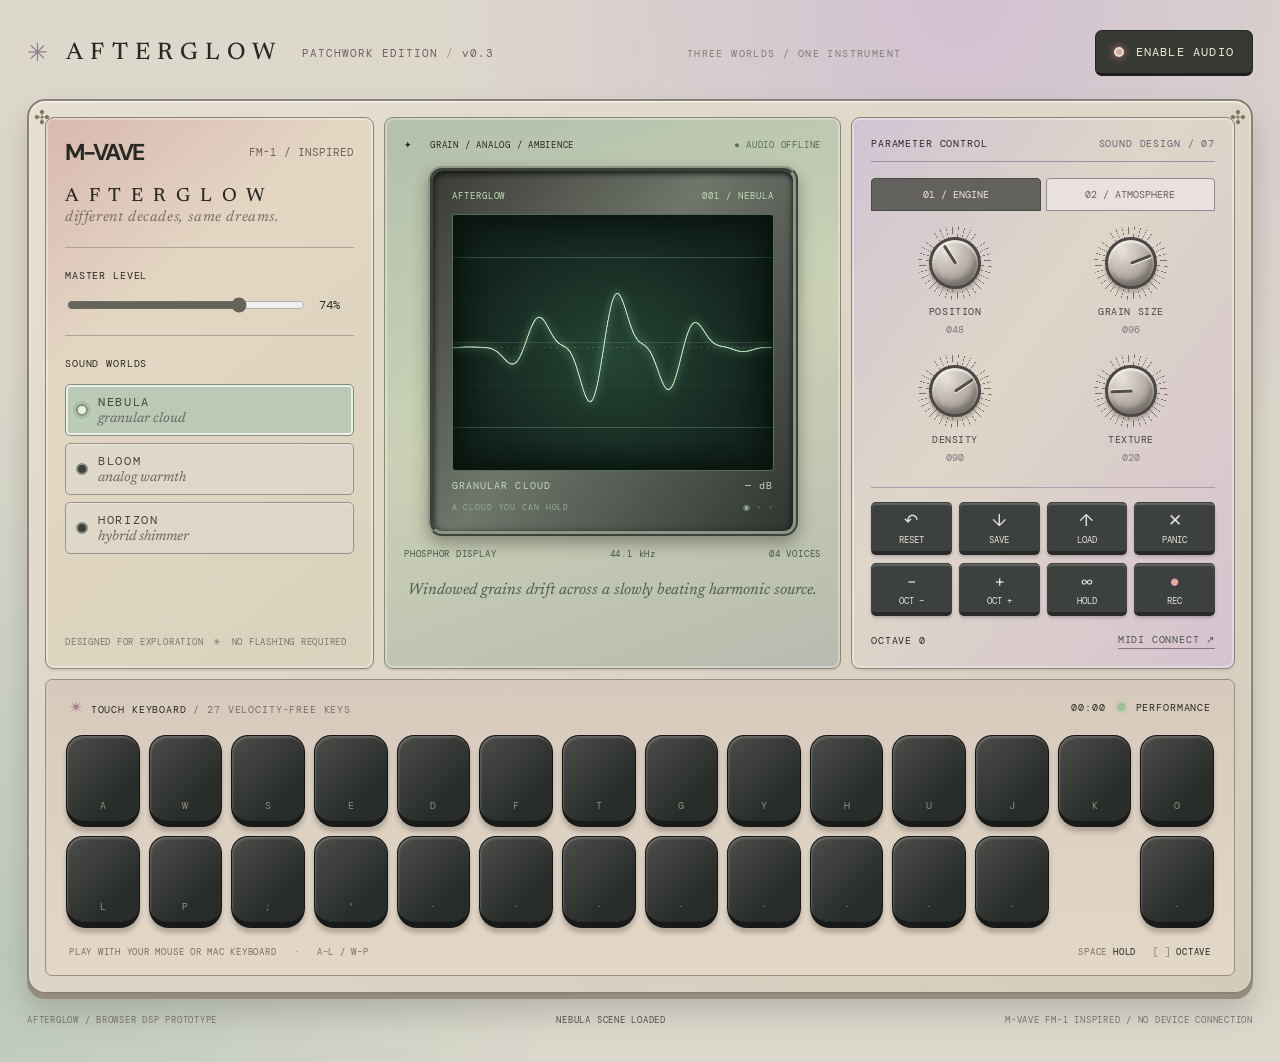
==== AFTERGLOW_v0.4_Patchwork_GitHub_Upload/index.html @ 63c81c39 "Add files via upload" ====
<!doctype html>
<html lang="en">
<head>
  <meta charset="utf-8">
  <meta name="viewport" content="width=device-width,initial-scale=1">
  <meta name="theme-color" content="#ddd6c8">
  <meta name="description" content="AFTERGLOW Patchwork — a playable browser synth inspired by the M-VAVE FM-1.">
  <title>AFTERGLOW | Patchwork FM-1</title>
  <link rel="stylesheet" href="./style.css">
</head>
<body>
 <main class="app-shell">
  <header class="page-header">
   <div class="editorial-brand"><span class="brand-icon">✳</span> AFTERGLOW <small>PATCHWORK EDITION <span> / </span> v0.3</small></div>
   <span class="head-note">THREE WORLDS / ONE INSTRUMENT</span>
   <button type="button" class="audio-power" id="audioButton"><span class="power-led"></span><span id="audioLabel">ENABLE AUDIO</span></button>
  </header>
  <section class="unit" aria-label="AFTERGLOW FM-1 style synthesizer">
   <div class="machine-top">
    <div class="left-bay patch-bay">
      <div class="bay-heading"><b>M-VAVE</b><span>FM-1 / INSPIRED</span></div>
      <div class="unit-title">A F T E R G L O W</div>
      <div class="subtitle">different decades, same dreams.</div>
      <div class="left-card"><span class="tiny-header">MASTER LEVEL</span><div class="slider-wrap"><input id="master" type="range" min="0" max="100" value="74" aria-label="Master volume"><output id="masterValue">74%</output></div></div>
      <div class="left-card scene-select-box"><span class="tiny-header">SOUND WORLDS</span>
       <div class="scene-stack" role="group" aria-label="Choose sound scene">
        <button class="scene-card selected" data-scene="0" type="button" aria-pressed="true"><span class="scene-dot"></span><span class="scene-copy"><strong>NEBULA</strong><small>granular cloud</small></span></button>
        <button class="scene-card" data-scene="1" type="button" aria-pressed="false"><span class="scene-dot"></span><span class="scene-copy"><strong>BLOOM</strong><small>analog warmth</small></span></button>
        <button class="scene-card" data-scene="2" type="button" aria-pressed="false"><span class="scene-dot"></span><span class="scene-copy"><strong>HORIZON</strong><small>hybrid shimmer</small></span></button>
       </div>
      </div>
      <div class="left-footer">DESIGNED FOR EXPLORATION <span>✳</span> NO FLASHING REQUIRED</div>
    </div>

    <div class="display-bay patch-bay">
      <div class="display-engraving"><span>✦ &nbsp; GRAIN / ANALOG / AMBIENCE</span><span id="renderStatus">● AUDIO OFFLINE</span></div>
      <div class="screen-bezel">
       <div class="screen-top"><span>AFTERGLOW</span><span id="sceneCode">001 / NEBULA</span></div>
       <div class="screen-display"><canvas id="scope" width="900" height="650" aria-label="Animated granular waveform display" role="img"></canvas><div class="screen-reticle" aria-hidden="true"></div></div>
       <div class="lcd-readout"><span id="engineMode">GRANULAR CLOUD</span><span id="signalReadout">— dB</span></div>
       <div class="screen-bottom"><span id="screenMessage">THE SPACE BETWEEN SOUNDS</span><span class="signal-indicator">◉ ◦ ◦</span></div>
      </div>
      <div class="screen-floor"><span>PHOSPHOR DISPLAY</span><span id="sampleRate">44.1 kHz</span><span>04 VOICES</span></div>
      <p class="screen-caption" id="sceneDescription">Windowed grains drift across a slowly beating harmonic source.</p>
    </div>

    <div class="right-bay patch-bay">
      <div class="module-label"><span>PARAMETER CONTROL</span><span class="module-serial">SOUND DESIGN / 07</span></div>
      <div class="bank-controls" role="group" aria-label="Knob banks"><button class="bank-tab selected" data-bank="0" type="button" aria-pressed="true">01 / ENGINE</button><button class="bank-tab" data-bank="1" type="button" aria-pressed="false">02 / ATMOSPHERE</button></div>
      <div id="knobGrid" class="knob-grid" role="group" aria-label="Sound parameters"></div>
      <div class="hardware-controls">
        <div class="button-row"><button class="hardware-button" id="resetButton" type="button"><b>↶</b><small>RESET</small></button><button class="hardware-button" id="saveButton" type="button"><b>↓</b><small>SAVE</small></button><button class="hardware-button" id="loadButton" type="button"><b>↑</b><small>LOAD</small></button><button class="hardware-button" id="panicButton" type="button"><b>✕</b><small>PANIC</small></button></div>
        <div class="button-row"><button class="hardware-button" id="octaveDown" type="button"><b>−</b><small>OCT −</small></button><button class="hardware-button" id="octaveUp" type="button"><b>+</b><small>OCT +</small></button><button class="hardware-button" id="holdButton" type="button" aria-pressed="false"><b>∞</b><small>HOLD</small></button><button class="hardware-button rec-hardware" id="recordButton" type="button"><b class="rec-symbol">●</b><small id="recordLabel">REC</small></button></div>
      </div>
      <div class="bay-bottom"><span id="octaveLabel">OCTAVE 0</span><button id="midiButton" type="button" class="midi-link">MIDI CONNECT <span>↗</span></button></div>
    </div>
   </div>

   <div class="machine-keybed" aria-label="Performance section">
    <div class="keybed-head"><div><span class="keybed-asterisk">✴</span> TOUCH KEYBOARD <span class="keyboard-subtitle">/ 27 VELOCITY-FREE KEYS</span></div><div class="keybed-right"><span id="recordTimer">00:00</span><span class="indicator-light"></span> <span>PERFORMANCE</span></div></div>
    <div class="keyboard-wrap"><div id="keyboard" class="keyboard" role="group" aria-label="Twenty-seven playable FM-1 style pads"></div></div>
    <div class="keyboard-foot"><span>PLAY WITH YOUR MOUSE OR MAC KEYBOARD &nbsp; · &nbsp; A–L / W–P</span><span>SPACE <b>HOLD</b> &nbsp; [ ] <b>OCTAVE</b></span></div>
   </div>
  </section>
  <footer class="site-footer"><div>AFTERGLOW / BROWSER DSP PROTOTYPE</div><div id="toast" role="status" aria-live="polite">AN ORIGINAL INSTRUMENT IN DEVELOPMENT</div><div>M-VAVE FM-1 INSPIRED / NO DEVICE CONNECTION</div></footer>
 </main>
 <script type="module" src="./app.mjs"></script>
</body>
</html>
---- AFTERGLOW_v0.4_Patchwork_GitHub_Upload/style.css ----
/* AFTERGLOW · Patchwork FM-1 browser interface; GPL-3.0-only */
@import url('https://fonts.googleapis.com/css2?family=DM+Mono:wght@400;500&family=DM+Sans:wght@400;500;600;700&family=Newsreader:opsz,wght@6..72,300;6..72,500&display=swap');
:root{--cream:#e6dfd0;--ivory:#f0eadd;--line:#ada69a;--charcoal:#302e2b;--mint:#ccd7bf;--lavender:#cbc0d3;--rose:#d6b1aa;--sage:#c5d0be;--accent:#acbc9f;--lcd:#141d19;--text:#282924;font-family:'DM Sans',sans-serif;font-synthesis:none}
*{box-sizing:border-box}html,body{margin:0;min-height:100%;}body{background:radial-gradient(circle at 75% 0%,#d2c1d1 0%,transparent 36%),radial-gradient(circle at 0 90%,#bdcabb 0%,transparent 37%),#dcd8cc;color:var(--text)}button,input{font:inherit}button{cursor:pointer}button:focus-visible,input:focus-visible,[role=slider]:focus-visible{outline:3px solid #b2717c;outline-offset:3px}.app-shell{max-width:1590px;padding:30px 27px 36px;margin:auto}.page-header{display:flex;align-items:center;justify-content:space-between;gap:25px;margin:0 0 23px}.editorial-brand{display:flex;align-items:center;gap:11px;font-size:24px;letter-spacing:.3em;font-family:'Newsreader',serif;font-weight:500}.editorial-brand small{font:11px 'DM Mono',monospace;letter-spacing:.09em;color:#6c625c;margin-left:9px}.editorial-brand small span{color:#ba8e8b}.brand-icon{font-size:25px;color:#957b89}.head-note{font:10px 'DM Mono',monospace;letter-spacing:.14em;color:#827c74}.audio-power{background:#363934;border:1px solid #252725;border-bottom:3px solid #1c1f1d;color:#f2ead8;padding:13px 18px;font:12px 'DM Mono',monospace;letter-spacing:.1em;display:flex;align-items:center;gap:12px;border-radius:7px}.audio-power:hover{background:#4c514c}.power-led{width:10px;height:10px;display:inline-block;background:#d7a59b;border:2px solid #ece3d6;border-radius:50%;box-shadow:0 0 8px #cc847a}.unit{background:linear-gradient(145deg,#e6e0d1,#d4cbbb);padding:16px;border-radius:18px;border:2px solid #898276;box-shadow:0 5px 0 #968c7c,0 18px 30px #57544b44,inset 0 1px 2px white;position:relative}.unit:before,.unit:after{content:'✣';color:#827363;position:absolute;z-index:2;font-size:19px;top:4px}.unit:before{left:5px}.unit:after{right:5px}.machine-top{display:grid;grid-template-columns:minmax(218px, .9fr) minmax(320px,1.25fr) minmax(290px,1.05fr);gap:10px;min-height:503px}.patch-bay{border:1px solid #8b857a;border-radius:9px;box-shadow:inset 0 0 0 2px #ffffff55,0 2px 1px #6c625f22;padding:19px;position:relative;min-width:0}.left-bay{background:linear-gradient(140deg,#d9b8af 0%,#e4d6c3 32%,#d7d3bd 100%);display:flex;flex-direction:column}.bay-heading{display:flex;justify-content:space-between;align-items:center;gap:6px}.bay-heading b{font-weight:700;letter-spacing:-.08em;font-size:23px}.bay-heading span{font:11px 'DM Mono',monospace;color:#6c635c}.unit-title{font:500 clamp(16px,1.5vw,25px) 'Newsreader',serif;letter-spacing:.17em;margin-top:20px;white-space:nowrap}.subtitle{font:italic 15px 'Newsreader',serif;color:#746d67;margin-top:4px;letter-spacing:.04em}.left-card{margin-top:22px;border-top:1px solid #ada498;padding-top:15px}.tiny-header,.module-label,.display-engraving,.screen-floor,.keybed-head,.keyboard-foot,.site-footer,.left-footer,.bay-bottom{font:10px 'DM Mono',monospace;letter-spacing:.085em}.slider-wrap{display:flex;align-items:center;gap:12px;margin-top:11px}.slider-wrap input{accent-color:#656458;width:100%;cursor:pointer}.slider-wrap output{font:12px 'DM Mono',monospace;min-width:35px}.scene-select-box{margin-top:20px}.scene-stack{display:grid;gap:7px;margin-top:12px}.scene-card{text-align:left;min-height:52px;border:1px solid #99928b;background:#ded9ccaf;border-radius:5px;padding:9px 10px;display:flex;gap:10px;align-items:center;color:#49443c;box-shadow:inset 0 1px 2px #ffffff78;transition:background .2s,border .2s,transform .2s}.scene-card:hover{transform:translateX(2px)}.scene-card.selected{background:#bacab6;border-color:#828f7d;box-shadow:inset 0 0 0 2px #ecf0e8}.scene-dot{width:12px;height:12px;background:#3c433c;border:2px solid #8c8c82;border-radius:50%;flex:none}.scene-card.selected .scene-dot{background:#e7f5d7;box-shadow:0 0 0 3px #76977355,0 0 10px #d8edcd}.scene-copy{display:flex;flex-direction:column;gap:2px}.scene-copy strong{font:12px 'DM Mono',monospace;letter-spacing:.14em}.scene-copy small{font:italic 14px 'Newsreader',serif;color:#6a6860}.left-footer{margin-top:auto;padding-top:18px;font-size:9px;line-height:1.6;color:#7c746d}.left-footer span{margin:0 4px}.display-bay{background:linear-gradient(160deg,#b3c0ac 0%,#cad1b5 48%,#b7bbaf 100%);display:flex;flex-direction:column}.display-engraving{display:flex;justify-content:space-between;gap:8px;align-items:center;font-size:9px;min-height:16px}.display-engraving span:last-child{color:#526a53;text-align:right}.screen-bezel{background:linear-gradient(125deg,#3a3b35,#70766b 45%,#303430);border:5px ridge #8d9586;border-radius:14px;box-shadow:0 7px 16px #23241d65,inset 0 2px 6px #050a08;aspect-ratio:1/1;margin:13px auto 12px;width:min(100%,370px);padding:19px;display:flex;flex-direction:column;overflow:hidden;color:#bddeb6}.screen-top,.screen-bottom,.lcd-readout{display:flex;justify-content:space-between;align-items:center;gap:4px;font:9px 'DM Mono',monospace;letter-spacing:.11em}.screen-top{padding-bottom:12px}.screen-display{position:relative;flex:1;min-height:0;border:1px solid #526f5d;border-radius:4px;overflow:hidden;background:radial-gradient(ellipse at 50% 55%,#254535,#14251e 65%,#101c18);box-shadow:inset 0 0 30px #050e08}#scope{width:100%;height:100%;display:block;mix-blend-mode:screen}.screen-reticle{position:absolute;inset:0;pointer-events:none;background:linear-gradient(transparent 97%,#c6f2be08 100%);background-size:100% 4px;box-shadow:inset 0 0 28px #0a160f}.lcd-readout{padding-top:8px;font-size:10px}.screen-bottom{padding-top:10px;font-size:8px;color:#91b39b}.screen-floor{display:flex;justify-content:space-between;color:#485547;font-size:9px;gap:5px}.screen-caption{font:italic 16px 'Newsreader',serif;text-align:center;color:#4f5b4c;margin:20px 0 0;line-height:1.3}.right-bay{background:linear-gradient(125deg,#d2c4d4,#ded6c8 42%,#d6c3d0);display:flex;flex-direction:column}.module-label{display:flex;justify-content:space-between;gap:10px;border-bottom:1px solid #9f92a4;padding-bottom:11px}.module-serial{color:#6a6270}.bank-controls{display:flex;gap:5px;margin-top:16px}.bank-tab{flex:1;border:1px solid #928996;background:#eae1df;color:#665d64;border-radius:4px 4px 0 0;font:10px 'DM Mono',monospace;padding:9px 3px}.bank-tab.selected{background:#62615e;color:#eee6da;border-color:#4a4b45}.knob-grid{display:grid;grid-template-columns:1fr 1fr;gap:18px 8px;margin:15px 0 23px}.knob-cell{display:flex;flex-direction:column;align-items:center;gap:5px;min-width:0}.knob{--rotation:0deg;--arc:0deg;position:relative;width:74px;height:74px;border-radius:50%;touch-action:none;cursor:ns-resize;background:repeating-conic-gradient(from 225deg,#796f6f 0deg 1deg,transparent 1deg 10deg);display:grid;place-items:center}.knob-track{position:absolute;inset:5px;border-radius:50%;background:conic-gradient(from 225deg,#987e85 var(--arc),#aaa5a0 var(--arc),#aaa5a0 270deg,transparent 270deg);mask:radial-gradient(transparent 0 79%,#000 80%)}.knob-face{position:absolute;inset:11px;border:3px solid #4c4846;border-radius:50%;background:radial-gradient(circle at 30% 22%,#eae4db,#b5aca4 54%,#6c645e);box-shadow:inset 0 2px 3px #ffffffe8,inset -3px -5px 5px #77726c,0 4px 3px #7e746866}.knob-indicator{position:absolute;width:3px;height:22px;top:16px;background:#514d47;box-shadow:1px 0 #f6f3e8;transform-origin:50% 21px;transform:rotate(var(--rotation));border-radius:5px}.knob-index{display:none}.knob-label{font:10px 'DM Mono',monospace;letter-spacing:.055em;color:#4a424b;text-align:center}.knob-value{font:10px 'DM Mono',monospace;color:#7f757f}.hardware-controls{margin-top:auto;border-top:1px solid #ac9dad;padding-top:14px;display:grid;gap:8px}.button-row{display:grid;grid-template-columns:repeat(4,1fr);gap:7px}.hardware-button{border-radius:5px;border:1px solid #413e3b;border-bottom:4px solid #292928;background:#3c4140;color:#e6e2d7;box-shadow:inset 0 2px 1px #787e7899,0 2px 3px #726a7866;min-height:53px;display:flex;flex-direction:column;align-items:center;justify-content:center;gap:3px}.hardware-button:hover{background:#4f5553}.hardware-button b{font-size:17px;font-weight:400}.hardware-button small{font:9px 'DM Mono',monospace}.hardware-button.active{background:#9b6b76;color:white}.hardware-button.recording{background:#9d6e69}.rec-symbol{color:#e9a5a0}.bay-bottom{display:flex;align-items:center;justify-content:space-between;padding-top:15px;font-size:10px}.midi-link{border:0;border-bottom:1px solid #807784;background:none;color:#4c5050;letter-spacing:.08em;font:10px 'DM Mono',monospace;padding:2px 0}.machine-keybed{background:linear-gradient(#d7cabc,#e3d7c7);border:1px solid #9d8c83;border-radius:7px;margin-top:10px;padding:16px 18px 17px}.keybed-head{display:flex;justify-content:space-between;gap:12px;align-items:center;padding:0 5px 12px}.keybed-asterisk{color:#a4808a;font-size:17px}.keyboard-subtitle{color:#786e65}.keybed-right{display:flex;gap:11px;align-items:center}.indicator-light{display:inline-block;width:8px;height:8px;background:#9bc097;box-shadow:0 0 5px #9bbd8f;border-radius:50%}.keyboard{display:grid;grid-template-columns:repeat(14,minmax(0,1fr));grid-template-rows:repeat(2,92px);gap:9px;justify-items:center;padding:5px 2px}.piano-key{position:relative;width:100%;height:100%;min-width:0;left:auto!important;max-width:91px;border-radius:17px 17px 20px 20px;border:1px solid #151717;border-bottom:6px solid #181a19;color:#aaa59b;background:linear-gradient(135deg,#4b4d49,#292d2a 70%);box-shadow:inset 1px 2px 2px #ffffff30,0 5px 4px #706a5a66;transition:transform .05s,background .1s,box-shadow .1s;touch-action:none;display:flex;align-items:flex-end;justify-content:center;padding-bottom:9px;font:10px 'DM Mono',monospace}.piano-key:hover{background:linear-gradient(120deg,#606760,#3b453f)}.piano-key.pressed,.piano-key:active{transform:translateY(4px);border-bottom-width:2px;background:linear-gradient(120deg,#9bada2,#57675a);box-shadow:inset 0 0 0 2px #d6e5d0,0 2px 3px #706a5a}.piano-key:last-child{grid-column:14}.piano-key span{opacity:.8}.keyboard-foot{display:flex;justify-content:space-between;padding:13px 5px 0;color:#776e67;font-size:9px;gap:10px;flex-wrap:wrap}.keyboard-foot b{color:#43423c}.site-footer{display:flex;justify-content:space-between;gap:20px;color:#79746b;margin-top:20px;font-size:9px;align-items:center;flex-wrap:wrap}.site-footer>div:nth-child(2){color:#4a5047;text-align:center}.rec-hardware.recording .rec-symbol{animation:blink .8s infinite}@keyframes blink{50%{opacity:.25}}@media(max-width:1080px){.machine-top{grid-template-columns:minmax(210px, .85fr) minmax(295px,1.2fr)}.right-bay{grid-column:1/-1}.knob-grid{grid-template-columns:repeat(4,1fr)}.hardware-controls{margin-top:0}.right-bay .button-row{grid-template-columns:repeat(4,1fr)}.keyboard{grid-template-rows:repeat(2,75px);gap:7px}.piano-key{border-radius:12px}}@media(max-width:640px){.app-shell{padding:15px 8px}.page-header{flex-wrap:wrap;gap:12px;padding:0 8px}.editorial-brand{font-size:19px}.editorial-brand small{font-size:9px}.head-note{display:none}.audio-power{width:100%;justify-content:center}.unit{padding:8px}.machine-top{display:flex;flex-direction:column;gap:8px}.patch-bay{padding:14px}.left-bay{order:2}.display-bay{order:1}.right-bay{order:3}.screen-bezel{max-width:310px}.left-card{margin-top:12px}.scene-stack{grid-template-columns:repeat(3,1fr);gap:5px}.scene-card{padding:7px 3px;justify-content:center}.scene-copy strong{font-size:9px}.scene-copy small{display:none}.scene-dot{width:7px;height:7px;border-width:1px}.unit-title{margin-top:8px}.left-footer{display:none}.knob-grid{gap:5px}.knob{width:66px;height:66px}.knob-face{inset:9px}.knob-indicator{top:14px}.knob-label{font-size:8px}.knob-value{font-size:9px}.hardware-button{min-height:48px}.keyboard{grid-template-rows:repeat(2,56px);gap:3px}.piano-key{padding-bottom:4px;font-size:7px;border-radius:6px 6px 8px 8px;border-bottom-width:3px}.machine-keybed{padding:11px 7px}.keybed-head{font-size:8px}.keyboard-subtitle,.keybed-right span:last-child{display:none}.keyboard-foot{font-size:8px}.site-footer{justify-content:center;text-align:center;font-size:8px}}
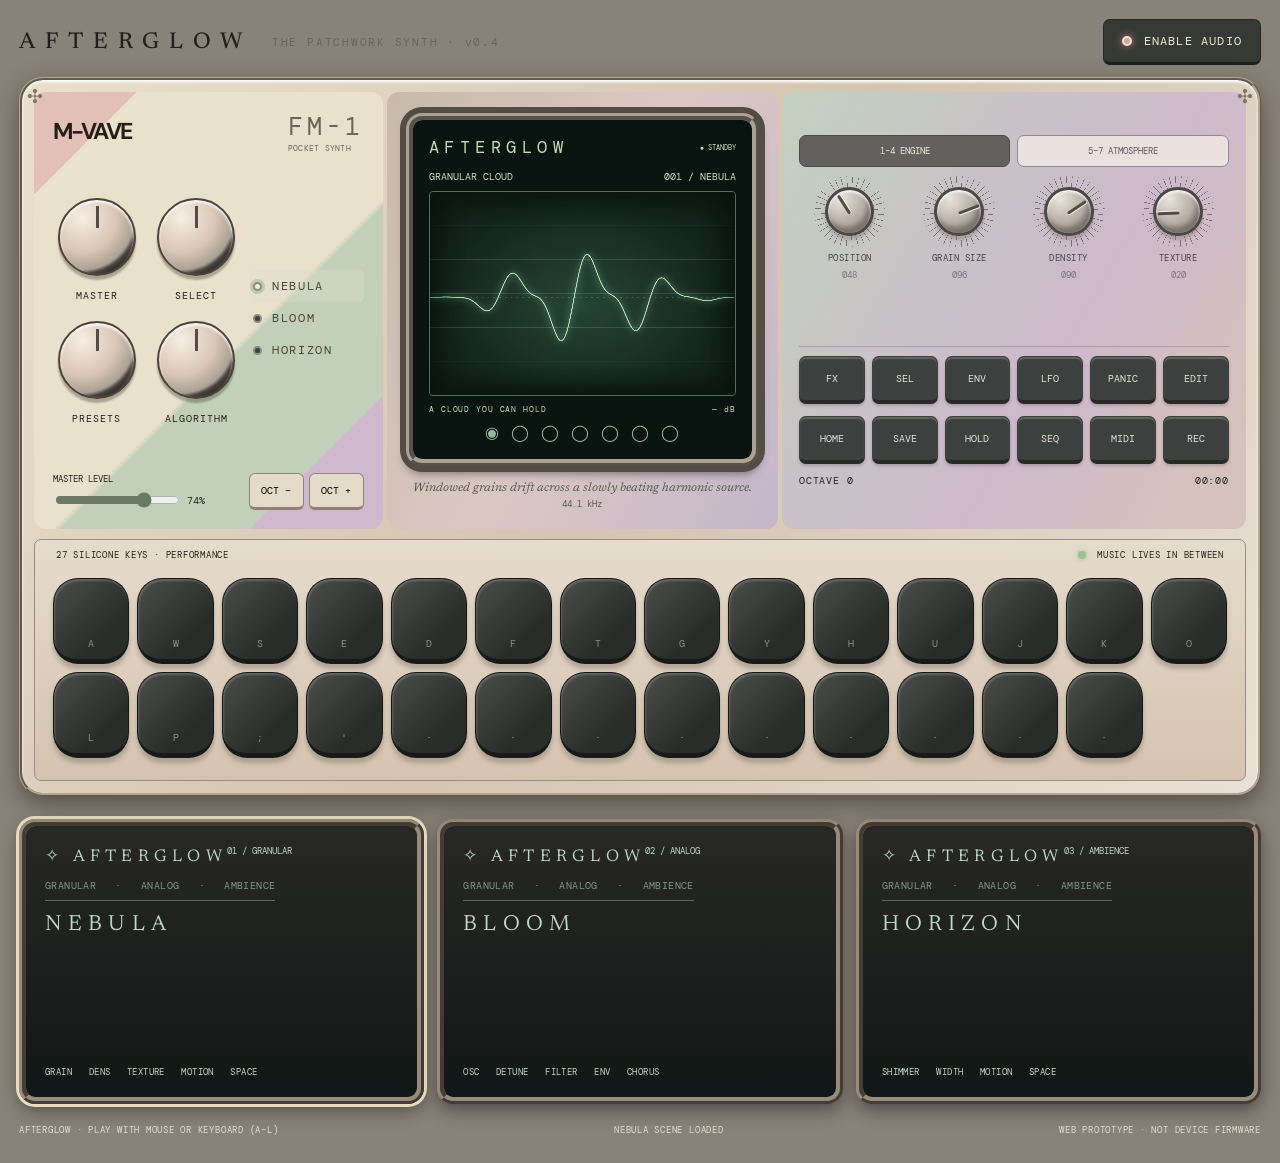
==== commit 2a37b71e: "Add files via upload" ====
--- a/AFTERGLOW_v0.4_Patchwork_GitHub_Upload/index.html
+++ b/AFTERGLOW_v0.4_Patchwork_GitHub_Upload/index.html
@@ -1,69 +1,9 @@
-<!doctype html>
-<html lang="en">
-<head>
-  <meta charset="utf-8">
-  <meta name="viewport" content="width=device-width,initial-scale=1">
-  <meta name="theme-color" content="#ddd6c8">
-  <meta name="description" content="AFTERGLOW Patchwork — a playable browser synth inspired by the M-VAVE FM-1.">
-  <title>AFTERGLOW | Patchwork FM-1</title>
-  <link rel="stylesheet" href="./style.css">
-</head>
-<body>
- <main class="app-shell">
-  <header class="page-header">
-   <div class="editorial-brand"><span class="brand-icon">✳</span> AFTERGLOW <small>PATCHWORK EDITION <span> / </span> v0.3</small></div>
-   <span class="head-note">THREE WORLDS / ONE INSTRUMENT</span>
-   <button type="button" class="audio-power" id="audioButton"><span class="power-led"></span><span id="audioLabel">ENABLE AUDIO</span></button>
-  </header>
-  <section class="unit" aria-label="AFTERGLOW FM-1 style synthesizer">
-   <div class="machine-top">
-    <div class="left-bay patch-bay">
-      <div class="bay-heading"><b>M-VAVE</b><span>FM-1 / INSPIRED</span></div>
-      <div class="unit-title">A F T E R G L O W</div>
-      <div class="subtitle">different decades, same dreams.</div>
-      <div class="left-card"><span class="tiny-header">MASTER LEVEL</span><div class="slider-wrap"><input id="master" type="range" min="0" max="100" value="74" aria-label="Master volume"><output id="masterValue">74%</output></div></div>
-      <div class="left-card scene-select-box"><span class="tiny-header">SOUND WORLDS</span>
-       <div class="scene-stack" role="group" aria-label="Choose sound scene">
-        <button class="scene-card selected" data-scene="0" type="button" aria-pressed="true"><span class="scene-dot"></span><span class="scene-copy"><strong>NEBULA</strong><small>granular cloud</small></span></button>
-        <button class="scene-card" data-scene="1" type="button" aria-pressed="false"><span class="scene-dot"></span><span class="scene-copy"><strong>BLOOM</strong><small>analog warmth</small></span></button>
-        <button class="scene-card" data-scene="2" type="button" aria-pressed="false"><span class="scene-dot"></span><span class="scene-copy"><strong>HORIZON</strong><small>hybrid shimmer</small></span></button>
-       </div>
-      </div>
-      <div class="left-footer">DESIGNED FOR EXPLORATION <span>✳</span> NO FLASHING REQUIRED</div>
-    </div>
-
-    <div class="display-bay patch-bay">
-      <div class="display-engraving"><span>✦ &nbsp; GRAIN / ANALOG / AMBIENCE</span><span id="renderStatus">● AUDIO OFFLINE</span></div>
-      <div class="screen-bezel">
-       <div class="screen-top"><span>AFTERGLOW</span><span id="sceneCode">001 / NEBULA</span></div>
-       <div class="screen-display"><canvas id="scope" width="900" height="650" aria-label="Animated granular waveform display" role="img"></canvas><div class="screen-reticle" aria-hidden="true"></div></div>
-       <div class="lcd-readout"><span id="engineMode">GRANULAR CLOUD</span><span id="signalReadout">— dB</span></div>
-       <div class="screen-bottom"><span id="screenMessage">THE SPACE BETWEEN SOUNDS</span><span class="signal-indicator">◉ ◦ ◦</span></div>
-      </div>
-      <div class="screen-floor"><span>PHOSPHOR DISPLAY</span><span id="sampleRate">44.1 kHz</span><span>04 VOICES</span></div>
-      <p class="screen-caption" id="sceneDescription">Windowed grains drift across a slowly beating harmonic source.</p>
-    </div>
-
-    <div class="right-bay patch-bay">
-      <div class="module-label"><span>PARAMETER CONTROL</span><span class="module-serial">SOUND DESIGN / 07</span></div>
-      <div class="bank-controls" role="group" aria-label="Knob banks"><button class="bank-tab selected" data-bank="0" type="button" aria-pressed="true">01 / ENGINE</button><button class="bank-tab" data-bank="1" type="button" aria-pressed="false">02 / ATMOSPHERE</button></div>
-      <div id="knobGrid" class="knob-grid" role="group" aria-label="Sound parameters"></div>
-      <div class="hardware-controls">
-        <div class="button-row"><button class="hardware-button" id="resetButton" type="button"><b>↶</b><small>RESET</small></button><button class="hardware-button" id="saveButton" type="button"><b>↓</b><small>SAVE</small></button><button class="hardware-button" id="loadButton" type="button"><b>↑</b><small>LOAD</small></button><button class="hardware-button" id="panicButton" type="button"><b>✕</b><small>PANIC</small></button></div>
-        <div class="button-row"><button class="hardware-button" id="octaveDown" type="button"><b>−</b><small>OCT −</small></button><button class="hardware-button" id="octaveUp" type="button"><b>+</b><small>OCT +</small></button><button class="hardware-button" id="holdButton" type="button" aria-pressed="false"><b>∞</b><small>HOLD</small></button><button class="hardware-button rec-hardware" id="recordButton" type="button"><b class="rec-symbol">●</b><small id="recordLabel">REC</small></button></div>
-      </div>
-      <div class="bay-bottom"><span id="octaveLabel">OCTAVE 0</span><button id="midiButton" type="button" class="midi-link">MIDI CONNECT <span>↗</span></button></div>
-    </div>
-   </div>
-
-   <div class="machine-keybed" aria-label="Performance section">
-    <div class="keybed-head"><div><span class="keybed-asterisk">✴</span> TOUCH KEYBOARD <span class="keyboard-subtitle">/ 27 VELOCITY-FREE KEYS</span></div><div class="keybed-right"><span id="recordTimer">00:00</span><span class="indicator-light"></span> <span>PERFORMANCE</span></div></div>
-    <div class="keyboard-wrap"><div id="keyboard" class="keyboard" role="group" aria-label="Twenty-seven playable FM-1 style pads"></div></div>
-    <div class="keyboard-foot"><span>PLAY WITH YOUR MOUSE OR MAC KEYBOARD &nbsp; · &nbsp; A–L / W–P</span><span>SPACE <b>HOLD</b> &nbsp; [ ] <b>OCTAVE</b></span></div>
-   </div>
-  </section>
-  <footer class="site-footer"><div>AFTERGLOW / BROWSER DSP PROTOTYPE</div><div id="toast" role="status" aria-live="polite">AN ORIGINAL INSTRUMENT IN DEVELOPMENT</div><div>M-VAVE FM-1 INSPIRED / NO DEVICE CONNECTION</div></footer>
- </main>
- <script type="module" src="./app.mjs"></script>
-</body>
-</html>
+<!doctype html><html lang="en"><head><meta charset="utf-8"><meta name="viewport" content="width=device-width,initial-scale=1"><meta name="theme-color" content="#d9d1c0"><meta name="description" content="AFTERGLOW Patchwork — a playable FM-1 inspired browser synthesizer"><title>AFTERGLOW — Patchwork FM-1 v0.4</title><link rel="stylesheet" href="./style.css"></head><body>
+<main class="app-shell"><header class="page-header"><div class="editorial-brand">AFTERGLOW <small>THE PATCHWORK SYNTH · v0.4</small></div><button class="audio-power" type="button" id="audioButton"><span class="power-led"></span><span id="audioLabel">ENABLE AUDIO</span></button></header>
+<section class="unit" aria-label="AFTERGLOW FM-1 inspired synthesizer"><div class="machine-top">
+<div class="left-bay patch-bay"><div class="bay-heading"><b>M-VAVE</b><span>FM-1 <small>POCKET SYNTH</small></span></div><div class="left-knobs"><div class="faux-knob-wrap"><div class="faux-knob"></div><label>MASTER</label></div><div class="faux-knob-wrap"><div class="faux-knob"></div><label>SELECT</label></div><div class="faux-knob-wrap"><div class="faux-knob"></div><label>PRESETS</label></div><div class="faux-knob-wrap"><div class="faux-knob"></div><label>ALGORITHM</label></div></div><div class="volume-inline"><label for="master">MASTER LEVEL</label><input id="master" type="range" min="0" max="100" value="74"><output id="masterValue">74%</output></div><div class="side-poem">DREAM<br>SYNTH<br>PLAY<br>EXPLORE<br>REPEAT</div><div class="scene-stack" role="group" aria-label="Choose sound scene"><button class="scene-card selected" type="button" data-scene="0" aria-pressed="true"><span class="scene-dot"></span><span class="scene-copy"><strong>NEBULA</strong></span></button><button class="scene-card" type="button" data-scene="1" aria-pressed="false"><span class="scene-dot"></span><span class="scene-copy"><strong>BLOOM</strong></span></button><button class="scene-card" type="button" data-scene="2" aria-pressed="false"><span class="scene-dot"></span><span class="scene-copy"><strong>HORIZON</strong></span></button></div><div class="octave-side"><button id="octaveDown" type="button">OCT −</button><button id="octaveUp" type="button">OCT +</button></div></div>
+<div class="display-bay patch-bay"><div class="screen-bezel"><div class="screen-top"><span>AFTERGLOW</span><span id="renderStatus">● STANDBY</span></div><div class="screen-head"><span id="engineMode">GRANULAR CLOUD</span><span id="sceneCode">001 / NEBULA</span></div><div class="screen-display"><canvas id="scope" width="900" height="650" role="img" aria-label="Animated sound waveform"></canvas><div class="screen-reticle"></div></div><div class="lcd-readout"><span id="screenMessage">THE SPACE BETWEEN SOUNDS</span><span id="signalReadout">— dB</span></div><div class="display-dots">◉ &nbsp; ◯ &nbsp; ◯ &nbsp; ◯ &nbsp; ◯ &nbsp; ◯ &nbsp; ◯</div></div><p class="screen-caption" id="sceneDescription">Windowed grains drift across a slowly beating harmonic source.</p><div class="technical" id="sampleRate">44.1 kHz</div></div>
+<div class="right-bay patch-bay"><div class="bank-controls" role="group" aria-label="Parameter banks"><button class="bank-tab selected" type="button" data-bank="0" aria-pressed="true">1–4 ENGINE</button><button class="bank-tab" type="button" data-bank="1" aria-pressed="false">5–7 ATMOSPHERE</button></div><div id="knobGrid" class="knob-grid" role="group" aria-label="Sound parameters"></div><div class="hardware-controls"><div class="button-row"><button class="hardware-button" id="resetButton" type="button">FX</button><button class="hardware-button" id="loadButton" type="button">SEL</button><button class="hardware-button" id="bankEnv" type="button">ENV</button><button class="hardware-button" id="bankLfo" type="button">LFO</button><button class="hardware-button" id="panicButton" type="button">PANIC</button><button class="hardware-button" id="bankEdit" type="button">EDIT</button></div><div class="button-row"><button class="hardware-button" id="bankHome" type="button">HOME</button><button class="hardware-button" id="saveButton" type="button">SAVE</button><button class="hardware-button" id="holdButton" type="button" aria-pressed="false">HOLD</button><button class="hardware-button" id="bankSeq" type="button">SEQ</button><button class="hardware-button" id="midiButton" type="button">MIDI</button><button class="hardware-button rec-hardware" id="recordButton" type="button"><span id="recordLabel">REC</span></button></div></div><div class="bay-bottom"><span id="octaveLabel">OCTAVE 0</span><span id="recordTimer">00:00</span></div></div></div>
+<div class="machine-keybed"><div class="keybed-head"><span>27 SILICONE KEYS · PERFORMANCE</span><span class="keybed-right"><span class="indicator-light"></span> MUSIC LIVES IN BETWEEN</span></div><div id="keyboard" class="keyboard" role="group" aria-label="Twenty-seven playable FM-1 style pads"></div></div></section>
+<section class="module-gallery" aria-label="Synthesizer sound modules"><button type="button" class="module-preview active" data-scene="0"><span class="preview-heading">✧ AFTERGLOW <small>01 / GRANULAR</small></span><span class="preview-tabs">GRANULAR &nbsp; · &nbsp; ANALOG &nbsp; · &nbsp; AMBIENCE</span><span class="preview-scene">NEBULA</span><span class="preview-wave wave-green"></span><span class="preview-params">GRAIN &nbsp; DENS &nbsp; TEXTURE &nbsp; MOTION &nbsp; SPACE</span></button><button type="button" class="module-preview" data-scene="1"><span class="preview-heading">✧ AFTERGLOW <small>02 / ANALOG</small></span><span class="preview-tabs">GRANULAR &nbsp; · &nbsp; ANALOG &nbsp; · &nbsp; AMBIENCE</span><span class="preview-scene">BLOOM</span><span class="preview-wave wave-pink"></span><span class="preview-params">OSC &nbsp; DETUNE &nbsp; FILTER &nbsp; ENV &nbsp; CHORUS</span></button><button type="button" class="module-preview" data-scene="2"><span class="preview-heading">✧ AFTERGLOW <small>03 / AMBIENCE</small></span><span class="preview-tabs">GRANULAR &nbsp; · &nbsp; ANALOG &nbsp; · &nbsp; AMBIENCE</span><span class="preview-scene">HORIZON</span><span class="preview-wave wave-blue"></span><span class="preview-params">SHIMMER &nbsp; WIDTH &nbsp; MOTION &nbsp; SPACE</span></button></section>
+<footer class="site-footer"><span>AFTERGLOW · PLAY WITH MOUSE OR KEYBOARD (A–L)</span><span id="toast" aria-live="polite" role="status">AN ORIGINAL INSTRUMENT IN DEVELOPMENT</span><span>WEB PROTOTYPE · NOT DEVICE FIRMWARE</span></footer></main><script type="module" src="./app.mjs"></script></body></html>
--- a/AFTERGLOW_v0.4_Patchwork_GitHub_Upload/style.css
+++ b/AFTERGLOW_v0.4_Patchwork_GitHub_Upload/style.css
@@ -2,3 +2,7 @@
 @import url('https://fonts.googleapis.com/css2?family=DM+Mono:wght@400;500&family=DM+Sans:wght@400;500;600;700&family=Newsreader:opsz,wght@6..72,300;6..72,500&display=swap');
 :root{--cream:#e6dfd0;--ivory:#f0eadd;--line:#ada69a;--charcoal:#302e2b;--mint:#ccd7bf;--lavender:#cbc0d3;--rose:#d6b1aa;--sage:#c5d0be;--accent:#acbc9f;--lcd:#141d19;--text:#282924;font-family:'DM Sans',sans-serif;font-synthesis:none}
 *{box-sizing:border-box}html,body{margin:0;min-height:100%;}body{background:radial-gradient(circle at 75% 0%,#d2c1d1 0%,transparent 36%),radial-gradient(circle at 0 90%,#bdcabb 0%,transparent 37%),#dcd8cc;color:var(--text)}button,input{font:inherit}button{cursor:pointer}button:focus-visible,input:focus-visible,[role=slider]:focus-visible{outline:3px solid #b2717c;outline-offset:3px}.app-shell{max-width:1590px;padding:30px 27px 36px;margin:auto}.page-header{display:flex;align-items:center;justify-content:space-between;gap:25px;margin:0 0 23px}.editorial-brand{display:flex;align-items:center;gap:11px;font-size:24px;letter-spacing:.3em;font-family:'Newsreader',serif;font-weight:500}.editorial-brand small{font:11px 'DM Mono',monospace;letter-spacing:.09em;color:#6c625c;margin-left:9px}.editorial-brand small span{color:#ba8e8b}.brand-icon{font-size:25px;color:#957b89}.head-note{font:10px 'DM Mono',monospace;letter-spacing:.14em;color:#827c74}.audio-power{background:#363934;border:1px solid #252725;border-bottom:3px solid #1c1f1d;color:#f2ead8;padding:13px 18px;font:12px 'DM Mono',monospace;letter-spacing:.1em;display:flex;align-items:center;gap:12px;border-radius:7px}.audio-power:hover{background:#4c514c}.power-led{width:10px;height:10px;display:inline-block;background:#d7a59b;border:2px solid #ece3d6;border-radius:50%;box-shadow:0 0 8px #cc847a}.unit{background:linear-gradient(145deg,#e6e0d1,#d4cbbb);padding:16px;border-radius:18px;border:2px solid #898276;box-shadow:0 5px 0 #968c7c,0 18px 30px #57544b44,inset 0 1px 2px white;position:relative}.unit:before,.unit:after{content:'✣';color:#827363;position:absolute;z-index:2;font-size:19px;top:4px}.unit:before{left:5px}.unit:after{right:5px}.machine-top{display:grid;grid-template-columns:minmax(218px, .9fr) minmax(320px,1.25fr) minmax(290px,1.05fr);gap:10px;min-height:503px}.patch-bay{border:1px solid #8b857a;border-radius:9px;box-shadow:inset 0 0 0 2px #ffffff55,0 2px 1px #6c625f22;padding:19px;position:relative;min-width:0}.left-bay{background:linear-gradient(140deg,#d9b8af 0%,#e4d6c3 32%,#d7d3bd 100%);display:flex;flex-direction:column}.bay-heading{display:flex;justify-content:space-between;align-items:center;gap:6px}.bay-heading b{font-weight:700;letter-spacing:-.08em;font-size:23px}.bay-heading span{font:11px 'DM Mono',monospace;color:#6c635c}.unit-title{font:500 clamp(16px,1.5vw,25px) 'Newsreader',serif;letter-spacing:.17em;margin-top:20px;white-space:nowrap}.subtitle{font:italic 15px 'Newsreader',serif;color:#746d67;margin-top:4px;letter-spacing:.04em}.left-card{margin-top:22px;border-top:1px solid #ada498;padding-top:15px}.tiny-header,.module-label,.display-engraving,.screen-floor,.keybed-head,.keyboard-foot,.site-footer,.left-footer,.bay-bottom{font:10px 'DM Mono',monospace;letter-spacing:.085em}.slider-wrap{display:flex;align-items:center;gap:12px;margin-top:11px}.slider-wrap input{accent-color:#656458;width:100%;cursor:pointer}.slider-wrap output{font:12px 'DM Mono',monospace;min-width:35px}.scene-select-box{margin-top:20px}.scene-stack{display:grid;gap:7px;margin-top:12px}.scene-card{text-align:left;min-height:52px;border:1px solid #99928b;background:#ded9ccaf;border-radius:5px;padding:9px 10px;display:flex;gap:10px;align-items:center;color:#49443c;box-shadow:inset 0 1px 2px #ffffff78;transition:background .2s,border .2s,transform .2s}.scene-card:hover{transform:translateX(2px)}.scene-card.selected{background:#bacab6;border-color:#828f7d;box-shadow:inset 0 0 0 2px #ecf0e8}.scene-dot{width:12px;height:12px;background:#3c433c;border:2px solid #8c8c82;border-radius:50%;flex:none}.scene-card.selected .scene-dot{background:#e7f5d7;box-shadow:0 0 0 3px #76977355,0 0 10px #d8edcd}.scene-copy{display:flex;flex-direction:column;gap:2px}.scene-copy strong{font:12px 'DM Mono',monospace;letter-spacing:.14em}.scene-copy small{font:italic 14px 'Newsreader',serif;color:#6a6860}.left-footer{margin-top:auto;padding-top:18px;font-size:9px;line-height:1.6;color:#7c746d}.left-footer span{margin:0 4px}.display-bay{background:linear-gradient(160deg,#b3c0ac 0%,#cad1b5 48%,#b7bbaf 100%);display:flex;flex-direction:column}.display-engraving{display:flex;justify-content:space-between;gap:8px;align-items:center;font-size:9px;min-height:16px}.display-engraving span:last-child{color:#526a53;text-align:right}.screen-bezel{background:linear-gradient(125deg,#3a3b35,#70766b 45%,#303430);border:5px ridge #8d9586;border-radius:14px;box-shadow:0 7px 16px #23241d65,inset 0 2px 6px #050a08;aspect-ratio:1/1;margin:13px auto 12px;width:min(100%,370px);padding:19px;display:flex;flex-direction:column;overflow:hidden;color:#bddeb6}.screen-top,.screen-bottom,.lcd-readout{display:flex;justify-content:space-between;align-items:center;gap:4px;font:9px 'DM Mono',monospace;letter-spacing:.11em}.screen-top{padding-bottom:12px}.screen-display{position:relative;flex:1;min-height:0;border:1px solid #526f5d;border-radius:4px;overflow:hidden;background:radial-gradient(ellipse at 50% 55%,#254535,#14251e 65%,#101c18);box-shadow:inset 0 0 30px #050e08}#scope{width:100%;height:100%;display:block;mix-blend-mode:screen}.screen-reticle{position:absolute;inset:0;pointer-events:none;background:linear-gradient(transparent 97%,#c6f2be08 100%);background-size:100% 4px;box-shadow:inset 0 0 28px #0a160f}.lcd-readout{padding-top:8px;font-size:10px}.screen-bottom{padding-top:10px;font-size:8px;color:#91b39b}.screen-floor{display:flex;justify-content:space-between;color:#485547;font-size:9px;gap:5px}.screen-caption{font:italic 16px 'Newsreader',serif;text-align:center;color:#4f5b4c;margin:20px 0 0;line-height:1.3}.right-bay{background:linear-gradient(125deg,#d2c4d4,#ded6c8 42%,#d6c3d0);display:flex;flex-direction:column}.module-label{display:flex;justify-content:space-between;gap:10px;border-bottom:1px solid #9f92a4;padding-bottom:11px}.module-serial{color:#6a6270}.bank-controls{display:flex;gap:5px;margin-top:16px}.bank-tab{flex:1;border:1px solid #928996;background:#eae1df;color:#665d64;border-radius:4px 4px 0 0;font:10px 'DM Mono',monospace;padding:9px 3px}.bank-tab.selected{background:#62615e;color:#eee6da;border-color:#4a4b45}.knob-grid{display:grid;grid-template-columns:1fr 1fr;gap:18px 8px;margin:15px 0 23px}.knob-cell{display:flex;flex-direction:column;align-items:center;gap:5px;min-width:0}.knob{--rotation:0deg;--arc:0deg;position:relative;width:74px;height:74px;border-radius:50%;touch-action:none;cursor:ns-resize;background:repeating-conic-gradient(from 225deg,#796f6f 0deg 1deg,transparent 1deg 10deg);display:grid;place-items:center}.knob-track{position:absolute;inset:5px;border-radius:50%;background:conic-gradient(from 225deg,#987e85 var(--arc),#aaa5a0 var(--arc),#aaa5a0 270deg,transparent 270deg);mask:radial-gradient(transparent 0 79%,#000 80%)}.knob-face{position:absolute;inset:11px;border:3px solid #4c4846;border-radius:50%;background:radial-gradient(circle at 30% 22%,#eae4db,#b5aca4 54%,#6c645e);box-shadow:inset 0 2px 3px #ffffffe8,inset -3px -5px 5px #77726c,0 4px 3px #7e746866}.knob-indicator{position:absolute;width:3px;height:22px;top:16px;background:#514d47;box-shadow:1px 0 #f6f3e8;transform-origin:50% 21px;transform:rotate(var(--rotation));border-radius:5px}.knob-index{display:none}.knob-label{font:10px 'DM Mono',monospace;letter-spacing:.055em;color:#4a424b;text-align:center}.knob-value{font:10px 'DM Mono',monospace;color:#7f757f}.hardware-controls{margin-top:auto;border-top:1px solid #ac9dad;padding-top:14px;display:grid;gap:8px}.button-row{display:grid;grid-template-columns:repeat(4,1fr);gap:7px}.hardware-button{border-radius:5px;border:1px solid #413e3b;border-bottom:4px solid #292928;background:#3c4140;color:#e6e2d7;box-shadow:inset 0 2px 1px #787e7899,0 2px 3px #726a7866;min-height:53px;display:flex;flex-direction:column;align-items:center;justify-content:center;gap:3px}.hardware-button:hover{background:#4f5553}.hardware-button b{font-size:17px;font-weight:400}.hardware-button small{font:9px 'DM Mono',monospace}.hardware-button.active{background:#9b6b76;color:white}.hardware-button.recording{background:#9d6e69}.rec-symbol{color:#e9a5a0}.bay-bottom{display:flex;align-items:center;justify-content:space-between;padding-top:15px;font-size:10px}.midi-link{border:0;border-bottom:1px solid #807784;background:none;color:#4c5050;letter-spacing:.08em;font:10px 'DM Mono',monospace;padding:2px 0}.machine-keybed{background:linear-gradient(#d7cabc,#e3d7c7);border:1px solid #9d8c83;border-radius:7px;margin-top:10px;padding:16px 18px 17px}.keybed-head{display:flex;justify-content:space-between;gap:12px;align-items:center;padding:0 5px 12px}.keybed-asterisk{color:#a4808a;font-size:17px}.keyboard-subtitle{color:#786e65}.keybed-right{display:flex;gap:11px;align-items:center}.indicator-light{display:inline-block;width:8px;height:8px;background:#9bc097;box-shadow:0 0 5px #9bbd8f;border-radius:50%}.keyboard{display:grid;grid-template-columns:repeat(14,minmax(0,1fr));grid-template-rows:repeat(2,92px);gap:9px;justify-items:center;padding:5px 2px}.piano-key{position:relative;width:100%;height:100%;min-width:0;left:auto!important;max-width:91px;border-radius:17px 17px 20px 20px;border:1px solid #151717;border-bottom:6px solid #181a19;color:#aaa59b;background:linear-gradient(135deg,#4b4d49,#292d2a 70%);box-shadow:inset 1px 2px 2px #ffffff30,0 5px 4px #706a5a66;transition:transform .05s,background .1s,box-shadow .1s;touch-action:none;display:flex;align-items:flex-end;justify-content:center;padding-bottom:9px;font:10px 'DM Mono',monospace}.piano-key:hover{background:linear-gradient(120deg,#606760,#3b453f)}.piano-key.pressed,.piano-key:active{transform:translateY(4px);border-bottom-width:2px;background:linear-gradient(120deg,#9bada2,#57675a);box-shadow:inset 0 0 0 2px #d6e5d0,0 2px 3px #706a5a}.piano-key:last-child{grid-column:14}.piano-key span{opacity:.8}.keyboard-foot{display:flex;justify-content:space-between;padding:13px 5px 0;color:#776e67;font-size:9px;gap:10px;flex-wrap:wrap}.keyboard-foot b{color:#43423c}.site-footer{display:flex;justify-content:space-between;gap:20px;color:#79746b;margin-top:20px;font-size:9px;align-items:center;flex-wrap:wrap}.site-footer>div:nth-child(2){color:#4a5047;text-align:center}.rec-hardware.recording .rec-symbol{animation:blink .8s infinite}@keyframes blink{50%{opacity:.25}}@media(max-width:1080px){.machine-top{grid-template-columns:minmax(210px, .85fr) minmax(295px,1.2fr)}.right-bay{grid-column:1/-1}.knob-grid{grid-template-columns:repeat(4,1fr)}.hardware-controls{margin-top:0}.right-bay .button-row{grid-template-columns:repeat(4,1fr)}.keyboard{grid-template-rows:repeat(2,75px);gap:7px}.piano-key{border-radius:12px}}@media(max-width:640px){.app-shell{padding:15px 8px}.page-header{flex-wrap:wrap;gap:12px;padding:0 8px}.editorial-brand{font-size:19px}.editorial-brand small{font-size:9px}.head-note{display:none}.audio-power{width:100%;justify-content:center}.unit{padding:8px}.machine-top{display:flex;flex-direction:column;gap:8px}.patch-bay{padding:14px}.left-bay{order:2}.display-bay{order:1}.right-bay{order:3}.screen-bezel{max-width:310px}.left-card{margin-top:12px}.scene-stack{grid-template-columns:repeat(3,1fr);gap:5px}.scene-card{padding:7px 3px;justify-content:center}.scene-copy strong{font-size:9px}.scene-copy small{display:none}.scene-dot{width:7px;height:7px;border-width:1px}.unit-title{margin-top:8px}.left-footer{display:none}.knob-grid{gap:5px}.knob{width:66px;height:66px}.knob-face{inset:9px}.knob-indicator{top:14px}.knob-label{font-size:8px}.knob-value{font-size:9px}.hardware-button{min-height:48px}.keyboard{grid-template-rows:repeat(2,56px);gap:3px}.piano-key{padding-bottom:4px;font-size:7px;border-radius:6px 6px 8px 8px;border-bottom-width:3px}.machine-keybed{padding:11px 7px}.keybed-head{font-size:8px}.keyboard-subtitle,.keybed-right span:last-child{display:none}.keyboard-foot{font-size:8px}.site-footer{justify-content:center;text-align:center;font-size:8px}}
+/* AFTERGLOW v0.4 / approved FM-1 mockup layout */
+body{background:#888278;color:#261f19}.app-shell{max-width:1590px;padding:19px 19px 27px}.page-header{margin:0 0 12px}.editorial-brand{letter-spacing:.42em;font-size:23px}.editorial-brand small{letter-spacing:.16em}.unit{padding:12px;border-radius:24px;background:linear-gradient(125deg,#e9e0cc,#d4c4b1 50%,#e9e1d6);box-shadow:0 8px 22px #342b2290,inset 0 2px 3px #fff;border:3px ridge #b5a692}.machine-top{grid-template-columns:minmax(260px,1fr) minmax(310px,1.12fr) minmax(320px,1.33fr);gap:4px;min-height:400px}.patch-bay{border:0;border-radius:12px;padding:19px;box-shadow:none}.left-bay{display:grid;grid-template-columns:minmax(110px,1fr) 115px;grid-template-rows:40px 1fr auto;gap:9px;background:linear-gradient(135deg,#e2c0b8 0 13%,#eae1cc 13% 58%,#c2cfb9 59% 83%,#cfb9ce 83%);}.bay-heading{grid-column:1/-1}.bay-heading span{font-size:25px;letter-spacing:.16em}.bay-heading span small{display:block;font-size:8px;letter-spacing:.03em}.left-knobs{grid-column:1;grid-row:2;display:grid;grid-template-columns:1fr 1fr;gap:17px 12px;align-content:center}.faux-knob-wrap{text-align:center}.faux-knob{width:min(78px,95%);aspect-ratio:1;border-radius:50%;margin:auto auto 7px;background:radial-gradient(circle at 30% 24%,#f6eee4,#d9c6b5 45%,#aaa194 68%,#4a4440 73%,#26231f 82%);border:2px solid #4d4439;box-shadow:0 4px 2px #4e453c66,inset 0 2px 3px #fff;position:relative}.faux-knob:before{content:'';position:absolute;top:8%;left:49%;height:30%;border-left:3px solid #554c49}.faux-knob-wrap label{font:10px 'DM Mono',monospace;letter-spacing:.1em}.scene-stack{grid-column:2;grid-row:2;display:flex;flex-direction:column;justify-content:center;gap:0}.scene-card{background:transparent;border:none;box-shadow:none;min-height:32px;padding:4px;font-size:10px}.scene-card.selected{background:#d8dfc965;border:0;box-shadow:none}.scene-card:hover{transform:none}.scene-copy small{display:none}.scene-card .scene-dot{width:9px;height:9px}.side-poem{display:none}.octave-side{display:flex;grid-column:2;grid-row:3;gap:5px}.octave-side button{font:10px 'DM Mono';padding:9px 3px;background:#e4dbcb;border:1px solid #958577;border-bottom:3px solid #918075;border-radius:6px;flex:1}.volume-inline{grid-column:1;grid-row:3;display:flex;flex-wrap:wrap;align-items:center;gap:5px;font:9px 'DM Mono',monospace}.volume-inline label{width:100%}.volume-inline input{min-width:0;width:67%;accent-color:#697b63}.volume-inline output{font-size:10px}.display-bay{background:linear-gradient(115deg,#c7b9ac,#dbc8c3 49%,#c4b6cb);justify-content:center}.screen-bezel{width:min(100%,355px);padding:16px;aspect-ratio:1/1;background:#091310;border:7px ridge #aaa293;border-radius:16px;box-shadow:0 0 0 6px #534d43,0 7px 10px #171a1988;margin:2px auto}.screen-top{font-size:17px;letter-spacing:.32em}.screen-top #renderStatus{font-size:7px;letter-spacing:0}.screen-head{display:flex;justify-content:space-between;color:#c9dec4;font:10px 'DM Mono';margin-bottom:8px}.screen-display{flex:1}.lcd-readout{padding:8px 0;font-size:8px}.display-dots{text-align:center;font-size:16px;color:#95b69f}.screen-caption{font-size:12px;margin:13px 0 2px}.technical{text-align:center;font:9px 'DM Mono';color:#565f53}.right-bay{background:linear-gradient(120deg,#c2d0bf 0%,#cdb9cc 60%,#d6c2bc 90%);justify-content:center;padding:12px 17px}.knob-grid{grid-template-columns:repeat(4,minmax(0,1fr));gap:8px;min-height:155px;margin:9px 0}.knob{width:clamp(55px,5.6vw,80px);height:clamp(55px,5.6vw,80px)}.knob-label{font-size:9px}.knob-value{font-size:9px}.bank-controls{margin:0;gap:7px}.bank-tab{border-radius:7px;font-size:9px}.hardware-controls{margin-top:6px;padding-top:9px;gap:12px}.button-row{grid-template-columns:repeat(6,1fr);gap:7px}.hardware-button{min-height:48px;padding:3px;font:10px 'DM Mono';border-radius:7px}.bay-bottom{padding-top:10px}.machine-keybed{padding:9px 16px 17px;background:linear-gradient(#e6dccc,#d4c3af)}.keyboard{grid-template-columns:repeat(14,minmax(0,1fr));grid-template-rows:repeat(2,86px);gap:8px}.piano-key{max-width:none;border-radius:25px;border-bottom-width:5px}.keybed-head{font-size:9px}.module-gallery{display:grid;grid-template-columns:repeat(3,1fr);gap:13px;margin-top:23px}.module-preview{text-align:left;background:linear-gradient(#282825,#111716);border:7px ridge #978b79;border-radius:16px;padding:19px;min-height:285px;color:#bed7c6;box-shadow:0 7px 17px #15151575;display:flex;flex-direction:column;gap:13px;transition:transform .15s,box-shadow .15s}.module-preview:hover{transform:translateY(-3px)}.module-preview.active{box-shadow:0 0 0 3px #e9ddc1,0 7px 17px #15151575}.preview-heading{font:17px 'Newsreader',serif;letter-spacing:.31em;display:flex;justify-content:space-between}.preview-heading small{font:9px 'DM Mono';letter-spacing:0}.preview-tabs{font:10px 'DM Mono';letter-spacing:.04em;color:#829789;border-bottom:1px solid #556a61;padding-bottom:8px}.preview-scene{text-align:center;font:22px 'Newsreader';letter-spacing:.28em}.preview-wave{display:block;flex:1;min-height:90px;background-size:100% 100%;position:relative}.preview-wave:after{content:'';position:absolute;inset:0;background:repeating-radial-gradient(ellipse at 50% 50%,transparent 0 7px,currentColor 8px,transparent 9px 15px);opacity:.3;mask-image:linear-gradient(transparent 0%,black 47%,transparent 100%)}.wave-green{color:#b2eac6;background:radial-gradient(ellipse at 50% 50%,#628d7280,transparent 67%)}.wave-pink{color:#e9bbce;background:radial-gradient(ellipse at 50% 50%,#ac768580,transparent 67%)}.wave-blue{color:#b3ddf6;background:radial-gradient(ellipse at 50% 50%,#647ba580,transparent 67%)}.preview-params{text-align:center;font:9px 'DM Mono';letter-spacing:.05em}.site-footer{color:#e3ddcf}@media(max-width:1150px){.machine-top{grid-template-columns:1fr 1.1fr}.right-bay{grid-column:1/-1}.knob-grid{min-height:115px}.module-preview{padding:11px;min-height:200px}.preview-heading{font-size:13px}}@media(max-width:700px){.app-shell{padding:10px}.machine-top{display:flex;flex-direction:column}.left-bay{min-height:300px}.screen-bezel{width:min(100%,350px)}.right-bay{min-height:270px}.knob-grid{grid-template-columns:repeat(4,1fr)}.knob{width:62px;height:62px}.hardware-button{font-size:9px;min-height:42px}.keyboard{grid-template-rows:repeat(2,53px);gap:4px}.piano-key{border-radius:12px}.module-gallery{grid-template-columns:1fr}.module-preview{min-height:180px}.preview-wave{min-height:55px}.editorial-brand{font-size:17px}.editorial-brand small{display:none}}
+/* Maintain all 27 keys in their intended sequential grid cells. */
+.piano-key:last-child{grid-column:auto}
